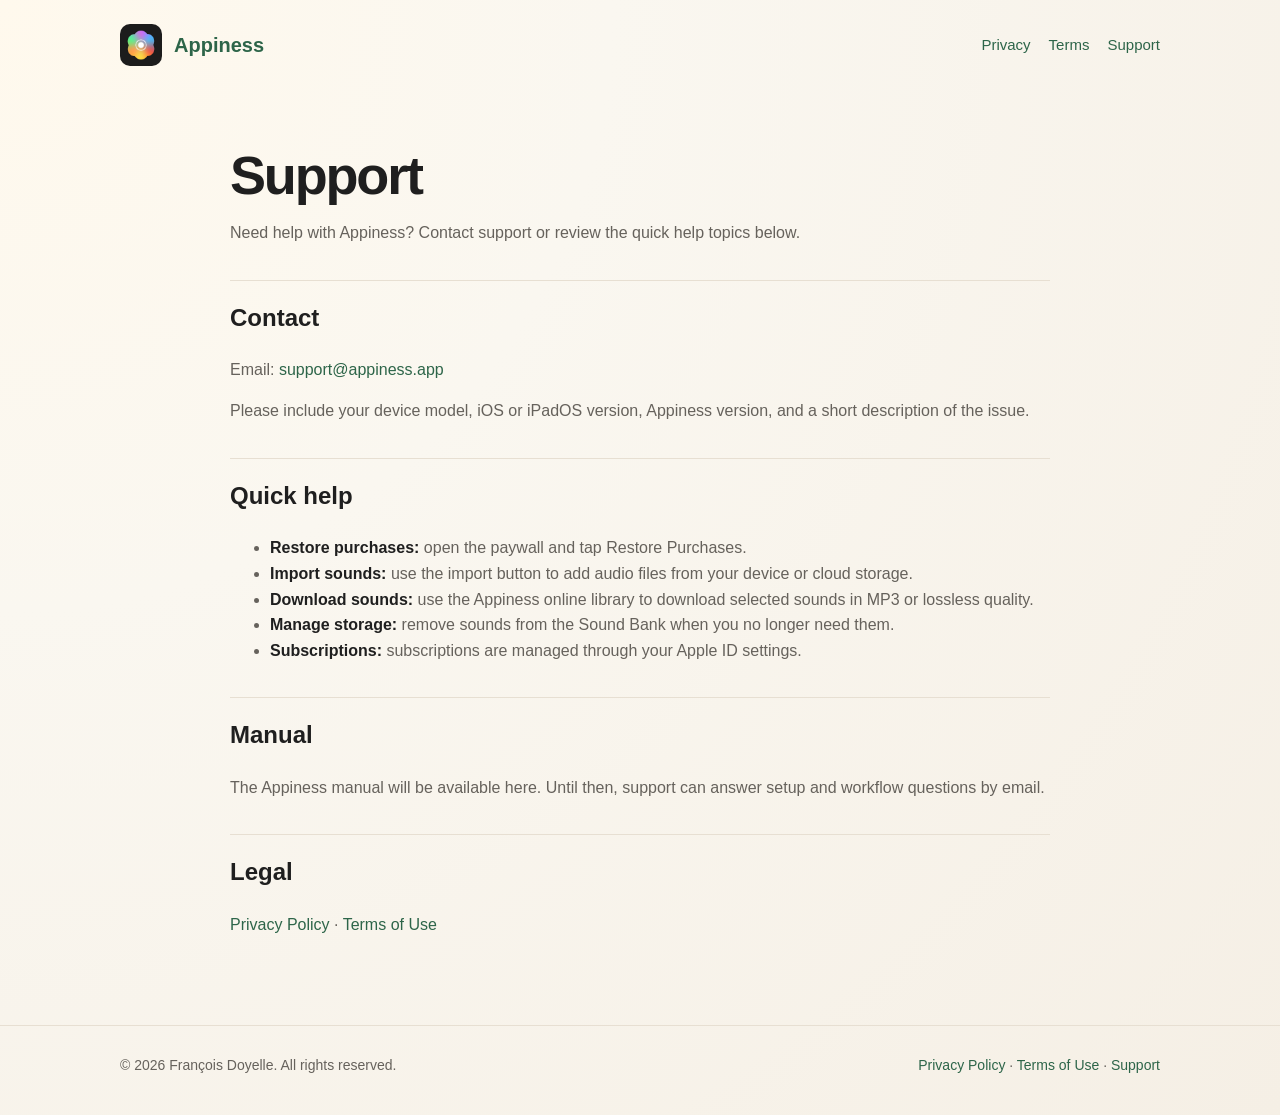
==== support.html @ 08629663 "Add files via upload" ====
<!doctype html>
<html lang="en">
<head>
  <meta charset="utf-8">
  <meta name="viewport" content="width=device-width, initial-scale=1">
  <title>Support — Appiness</title>
  <meta name="description" content="Support page for Appiness.">
  <link rel="icon" href="assets/icon.png">
  <link rel="stylesheet" href="styles.css">
</head>
<body>
  <header class="container nav">
    <a class="brand" href="index.html"><img src="assets/icon.png" alt="Appiness icon"> Appiness</a>
    <nav class="nav-links" aria-label="Main navigation">
      <a href="privacy.html">Privacy</a>
      <a href="terms.html">Terms</a>
      <a href="support.html">Support</a>
    </nav>
  </header>

  <main class="container page">
    <h1>Support</h1>
    <p>Need help with Appiness? Contact support or review the quick help topics below.</p>

    <h2>Contact</h2>
    <p>Email: <a href="mailto:support@appiness.app">support@appiness.app</a></p>
    <p>Please include your device model, iOS or iPadOS version, Appiness version, and a short description of the issue.</p>

    <h2>Quick help</h2>
    <ul>
      <li><strong>Restore purchases:</strong> open the paywall and tap Restore Purchases.</li>
      <li><strong>Import sounds:</strong> use the import button to add audio files from your device or cloud storage.</li>
      <li><strong>Download sounds:</strong> use the Appiness online library to download selected sounds in MP3 or lossless quality.</li>
      <li><strong>Manage storage:</strong> remove sounds from the Sound Bank when you no longer need them.</li>
      <li><strong>Subscriptions:</strong> subscriptions are managed through your Apple ID settings.</li>
    </ul>

    <h2>Manual</h2>
    <p>The Appiness manual will be available here. Until then, support can answer setup and workflow questions by email.</p>

    <h2>Legal</h2>
    <p><a href="privacy.html">Privacy Policy</a> · <a href="terms.html">Terms of Use</a></p>
  </main>

  <footer class="footer">
    <div class="container">
      <span>© 2026 François Doyelle. All rights reserved.</span>
      <span><a href="privacy.html">Privacy Policy</a> · <a href="terms.html">Terms of Use</a> · <a href="support.html">Support</a></span>
    </div>
  </footer>
</body>
</html>
---- styles.css ----
:root {
  --bg: #faf7f0;
  --card: #ffffff;
  --text: #1f1f1f;
  --muted: #66625c;
  --line: #e7dfd2;
  --accent: #3f7f5f;
  --accent-dark: #2d6549;
}

* { box-sizing: border-box; }

body {
  margin: 0;
  font-family: -apple-system, BlinkMacSystemFont, "Segoe UI", Roboto, Helvetica, Arial, sans-serif;
  background: radial-gradient(circle at top left, #fff9ed 0%, var(--bg) 36%, #f5efe5 100%);
  color: var(--text);
  line-height: 1.6;
}

a { color: var(--accent-dark); text-decoration: none; }
a:hover { text-decoration: underline; }

.container {
  width: min(1040px, calc(100% - 40px));
  margin: 0 auto;
}

.nav {
  display: flex;
  justify-content: space-between;
  align-items: center;
  padding: 24px 0;
}

.brand {
  display: flex;
  align-items: center;
  gap: 12px;
  font-weight: 700;
  font-size: 20px;
}

.brand img {
  width: 42px;
  height: 42px;
  border-radius: 10px;
}

.nav-links {
  display: flex;
  gap: 18px;
  font-size: 15px;
}

.hero {
  padding: 76px 0 58px;
  display: grid;
  grid-template-columns: 1.1fr 0.9fr;
  gap: 54px;
  align-items: center;
}

.hero h1 {
  font-size: clamp(42px, 7vw, 72px);
  line-height: 0.98;
  margin: 0 0 22px;
  letter-spacing: -0.05em;
}

.hero p {
  font-size: 20px;
  color: var(--muted);
  margin: 0 0 28px;
  max-width: 650px;
}

.hero-card {
  background: rgba(255,255,255,0.72);
  border: 1px solid var(--line);
  border-radius: 32px;
  padding: 34px;
  box-shadow: 0 18px 55px rgba(55, 44, 25, 0.08);
}

.hero-card img {
  width: 120px;
  height: 120px;
  border-radius: 28px;
  display: block;
  margin-bottom: 24px;
}

.button-row { display: flex; flex-wrap: wrap; gap: 12px; }

.button {
  display: inline-flex;
  align-items: center;
  justify-content: center;
  min-height: 46px;
  padding: 0 18px;
  border-radius: 999px;
  background: var(--accent);
  color: #fff;
  font-weight: 650;
}

.button.secondary {
  background: transparent;
  border: 1px solid var(--line);
  color: var(--text);
}

.grid {
  display: grid;
  grid-template-columns: repeat(3, 1fr);
  gap: 18px;
  margin: 24px 0 72px;
}

.card {
  background: rgba(255,255,255,0.74);
  border: 1px solid var(--line);
  border-radius: 22px;
  padding: 24px;
}

.card h3 { margin: 0 0 8px; font-size: 20px; }
.card p { margin: 0; color: var(--muted); }

.page {
  max-width: 820px;
  padding: 42px 0 72px;
}

.page h1 {
  font-size: clamp(36px, 5vw, 54px);
  line-height: 1;
  letter-spacing: -0.04em;
  margin: 16px 0 18px;
}

.page h2 {
  margin-top: 34px;
  padding-top: 18px;
  border-top: 1px solid var(--line);
}

.page p, .page li { color: var(--muted); }
.page strong { color: var(--text); }

.footer {
  border-top: 1px solid var(--line);
  padding: 28px 0 38px;
  color: var(--muted);
  font-size: 14px;
}

.footer .container {
  display: flex;
  justify-content: space-between;
  gap: 18px;
  flex-wrap: wrap;
}

@media (max-width: 760px) {
  .nav { align-items: flex-start; gap: 18px; flex-direction: column; }
  .hero { grid-template-columns: 1fr; padding-top: 38px; }
  .grid { grid-template-columns: 1fr; }
  .hero-card { padding: 24px; }
}
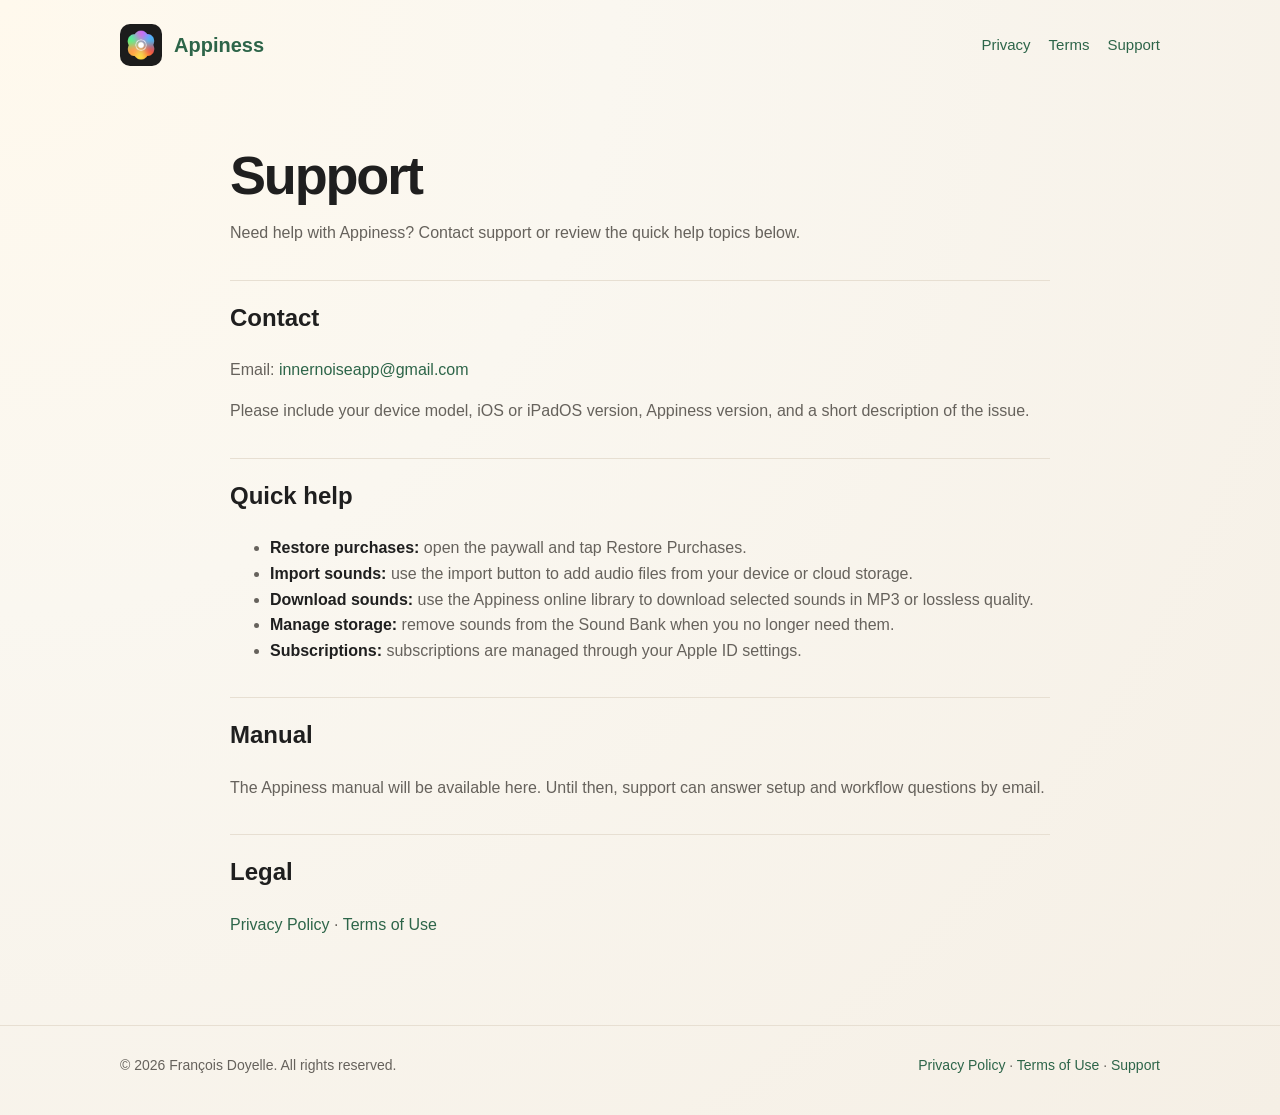
==== commit 5638db1e: "Update support.html" ====
--- a/support.html
+++ b/support.html
@@ -23,7 +23,7 @@
     <p>Need help with Appiness? Contact support or review the quick help topics below.</p>
 
     <h2>Contact</h2>
-    <p>Email: <a href="mailto:support@appiness.app">support@appiness.app</a></p>
+    <p>Email: <a href="innernoiseapp@gmail.com">innernoiseapp@gmail.com</a></p>
     <p>Please include your device model, iOS or iPadOS version, Appiness version, and a short description of the issue.</p>
 
     <h2>Quick help</h2>
